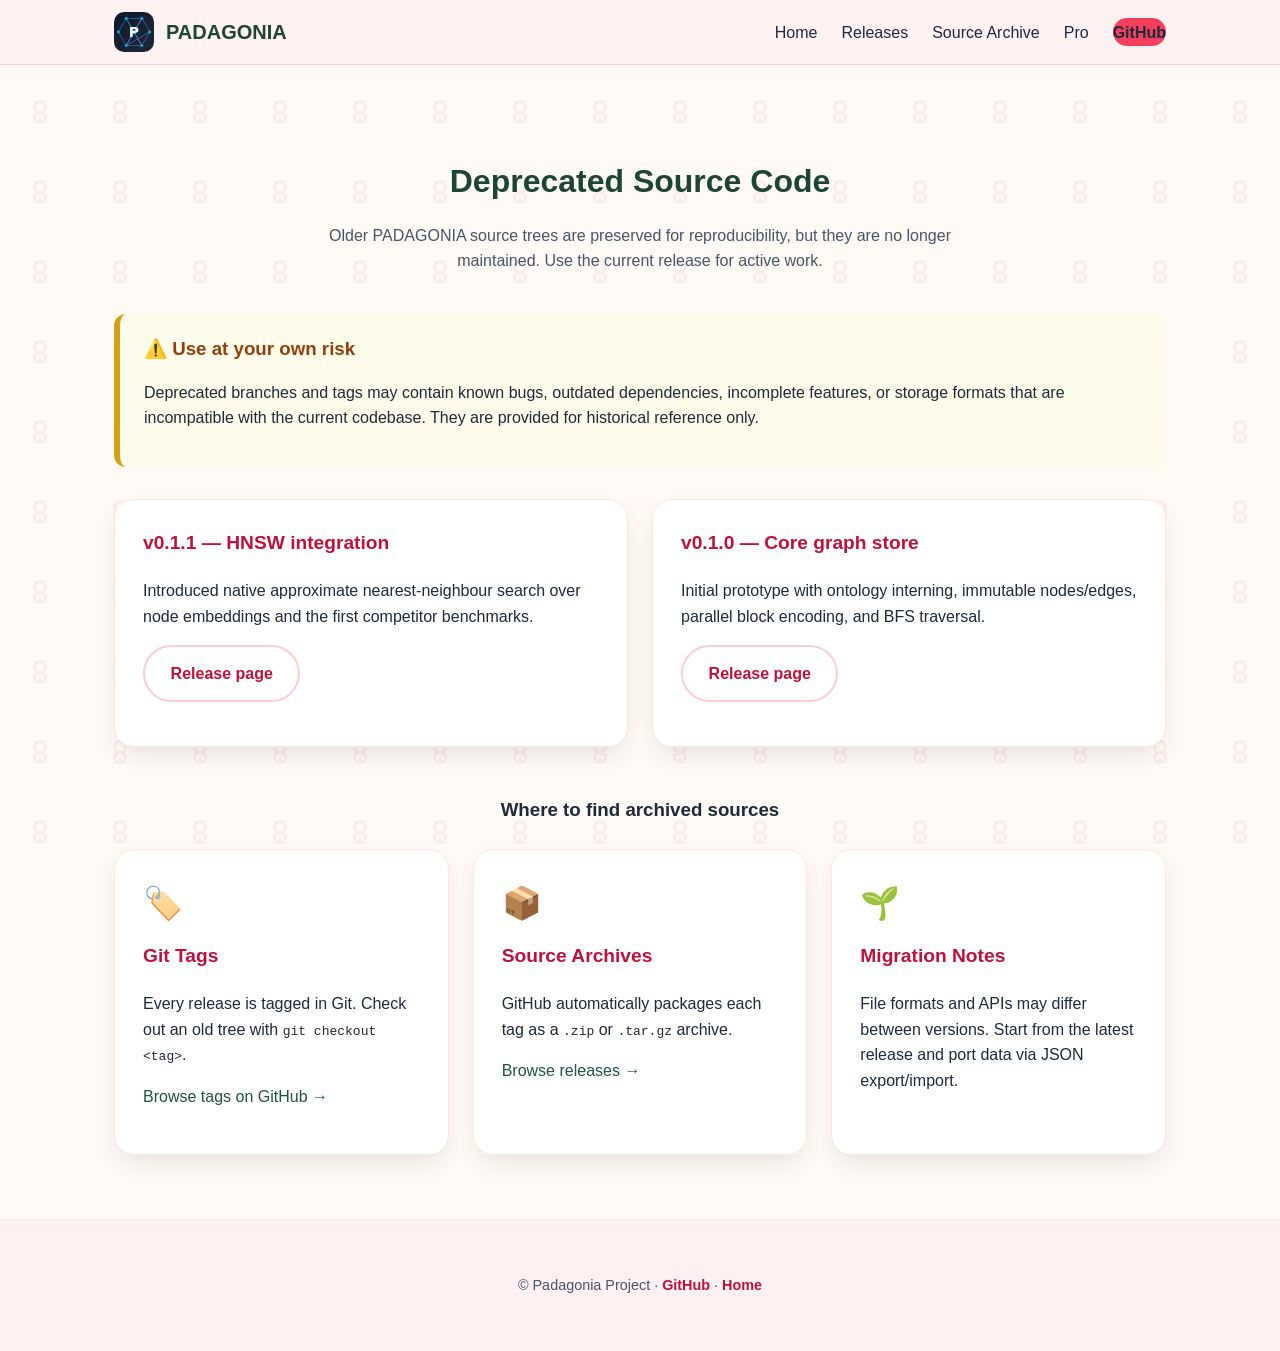
==== docs/deprecated.html @ 97cb365e "feat: add floral website with releases, deprecated source archive, and Pro SaaS pages" ====
<!DOCTYPE html>
<html lang="en">
<head>
  <meta charset="UTF-8" />
  <meta name="viewport" content="width=device-width, initial-scale=1.0" />
  <title>Source Archive — PADAGONIA</title>
  <meta name="description" content="Archived and deprecated PADAGONIA source distributions." />
  <link rel="stylesheet" href="css/style.css" />
  <link rel="icon" href="assets/logo.svg" type="image/svg+xml" />
</head>
<body>
  <nav>
    <div class="nav-inner">
      <a class="brand" href="index.html">
        <img src="assets/logo.svg" alt="PADAGONIA logo" />
        PADAGONIA
      </a>
      <ul class="nav-links">
        <li><a href="index.html">Home</a></li>
        <li><a href="releases.html">Releases</a></li>
        <li><a href="deprecated.html">Source Archive</a></li>
        <li><a href="pro.html">Pro</a></li>
        <li><a class="nav-cta" href="https://github.com/elci-group/padagonia">GitHub</a></li>
      </ul>
    </div>
  </nav>

  <section>
    <h2>Deprecated Source Code</h2>
    <p class="section-lead">
      Older PADAGONIA source trees are preserved for reproducibility, but they are no longer maintained. Use the current release for active work.
    </p>

    <div class="deprecation-banner">
      <h3>⚠️ Use at your own risk</h3>
      <p>
        Deprecated branches and tags may contain known bugs, outdated dependencies, incomplete features, or storage formats that are incompatible with the current codebase. They are provided for historical reference only.
      </p>
    </div>

    <div class="card-grid">
      <article class="card">
        <h3>v0.1.1 — HNSW integration</h3>
        <p>Introduced native approximate nearest-neighbour search over node embeddings and the first competitor benchmarks.</p>
        <p><a class="btn btn-secondary" href="https://github.com/elci-group/padagonia/releases/tag/v0.1.1">Release page</a></p>
      </article>
      <article class="card">
        <h3>v0.1.0 — Core graph store</h3>
        <p>Initial prototype with ontology interning, immutable nodes/edges, parallel block encoding, and BFS traversal.</p>
        <p><a class="btn btn-secondary" href="https://github.com/elci-group/padagonia/releases/tag/v0.1.0">Release page</a></p>
      </article>
    </div>

    <h3 class="text-center" style="margin-top: 3rem;">Where to find archived sources</h3>
    <div class="card-grid" style="margin-top: 1.5rem;">
      <article class="card">
        <div class="card-icon">🏷️</div>
        <h3>Git Tags</h3>
        <p>Every release is tagged in Git. Check out an old tree with <code>git checkout &lt;tag&gt;</code>.</p>
        <p><a href="https://github.com/elci-group/padagonia/tags">Browse tags on GitHub →</a></p>
      </article>
      <article class="card">
        <div class="card-icon">📦</div>
        <h3>Source Archives</h3>
        <p>GitHub automatically packages each tag as a <code>.zip</code> or <code>.tar.gz</code> archive.</p>
        <p><a href="https://github.com/elci-group/padagonia/releases">Browse releases →</a></p>
      </article>
      <article class="card">
        <div class="card-icon">🌱</div>
        <h3>Migration Notes</h3>
        <p>File formats and APIs may differ between versions. Start from the latest release and port data via JSON export/import.</p>
      </article>
    </div>
  </section>

  <footer>
    <p>
      © Padagonia Project ·
      <a href="https://github.com/elci-group/padagonia">GitHub</a> ·
      <a href="index.html">Home</a>
    </p>
  </footer>
</body>
</html>
---- docs/css/style.css ----
/* PADAGONIA website — floral theme */

:root {
  --rose-50: #fff1f2;
  --rose-100: #ffe4e6;
  --rose-200: #fecdd3;
  --rose-300: #fda4af;
  --rose-500: #f43f5e;
  --rose-700: #be123c;
  --green-700: #276749;
  --green-800: #22543d;
  --green-900: #1c4532;
  --cream: #fffaf5;
  --gold: #d4a017;
  --slate-800: #1e293b;
  --slate-600: #475569;
  --shadow: 0 10px 25px -5px rgba(30, 41, 59, 0.12);
}

* {
  box-sizing: border-box;
}

html {
  scroll-behavior: smooth;
}

body {
  margin: 0;
  font-family: "Segoe UI", Roboto, Helvetica, Arial, sans-serif;
  background-color: var(--cream);
  color: var(--slate-800);
  line-height: 1.6;
}

/* Subtle floral wallpaper */
body::before {
  content: "";
  position: fixed;
  inset: 0;
  z-index: -1;
  opacity: 0.06;
  background-image: url("data:image/svg+xml,%3Csvg xmlns='http://www.w3.org/2000/svg' width='80' height='80' viewBox='0 0 80 80'%3E%3Cpath d='M40 20c-4 0-7 3-7 7 0 2 1 4 3 5-2 1-3 3-3 5 0 4 3 7 7 7s7-3 7-7c0-2-1-4-3-5 2-1 3-3 3-5 0-4-3-7-7-7zm0 3c2.2 0 4 1.8 4 4s-1.8 4-4 4-4-1.8-4-4 1.8-4 4-4zm0 11c2.2 0 4 1.8 4 4s-1.8 4-4 4-4-1.8-4-4 1.8-4 4-4z' fill='%23be123c'/%3E%3Ccircle cx='40' cy='40' r='2' fill='%23276549'/%3E%3C/svg%3E");
  pointer-events: none;
}

a {
  color: var(--green-800);
  text-decoration: none;
}

a:hover {
  text-decoration: underline;
}

/* Navigation */
nav {
  position: sticky;
  top: 0;
  background: rgba(255, 241, 242, 0.92);
  backdrop-filter: blur(8px);
  border-bottom: 1px solid var(--rose-200);
  z-index: 100;
}

.nav-inner {
  max-width: 1100px;
  margin: 0 auto;
  padding: 0.75rem 1.5rem;
  display: flex;
  align-items: center;
  justify-content: space-between;
  gap: 1rem;
}

.brand {
  display: flex;
  align-items: center;
  gap: 0.75rem;
  font-weight: 700;
  font-size: 1.25rem;
  color: var(--green-900);
}

.brand img {
  width: 40px;
  height: 40px;
  border-radius: 10px;
}

.nav-links {
  display: flex;
  gap: 1.5rem;
  list-style: none;
  margin: 0;
  padding: 0;
  font-weight: 500;
}

.nav-links a {
  color: var(--slate-800);
  padding: 0.35rem 0;
}

.nav-links a:hover {
  color: var(--rose-700);
}

.nav-cta {
  background: var(--rose-500);
  color: #fff;
  padding: 0.45rem 1rem;
  border-radius: 999px;
  font-weight: 600;
}

.nav-cta:hover {
  background: var(--rose-700);
  text-decoration: none;
}

/* Hero */
.hero {
  text-align: center;
  padding: 5rem 1.5rem 4rem;
  background: linear-gradient(180deg, var(--rose-50) 0%, var(--cream) 100%);
  border-bottom: 1px solid var(--rose-100);
}

.hero img {
  width: 140px;
  height: 140px;
  margin-bottom: 1.5rem;
  filter: drop-shadow(0 8px 16px rgba(30, 41, 59, 0.12));
}

.hero h1 {
  font-size: clamp(2.2rem, 6vw, 3.5rem);
  margin: 0 0 0.5rem;
  color: var(--green-900);
  letter-spacing: -0.02em;
}

.hero .tagline {
  font-size: 1.15rem;
  color: var(--slate-600);
  max-width: 680px;
  margin: 0 auto 2rem;
}

.acronym {
  font-size: 0.95rem;
  color: var(--rose-700);
  font-weight: 600;
  margin-bottom: 2rem;
}

.btn-row {
  display: flex;
  flex-wrap: wrap;
  justify-content: center;
  gap: 1rem;
}

.btn {
  display: inline-flex;
  align-items: center;
  gap: 0.5rem;
  padding: 0.85rem 1.6rem;
  border-radius: 999px;
  font-weight: 600;
  transition: transform 0.15s ease, box-shadow 0.15s ease;
}

.btn:hover {
  transform: translateY(-2px);
  text-decoration: none;
}

.btn-primary {
  background: var(--green-700);
  color: #fff;
  box-shadow: var(--shadow);
}

.btn-primary:hover {
  background: var(--green-800);
}

.btn-secondary {
  background: #fff;
  color: var(--rose-700);
  border: 2px solid var(--rose-200);
}

.btn-secondary:hover {
  border-color: var(--rose-300);
}

/* Sections */
section {
  max-width: 1100px;
  margin: 0 auto;
  padding: 4rem 1.5rem;
}

section h2 {
  font-size: 2rem;
  color: var(--green-900);
  margin-bottom: 1rem;
  text-align: center;
}

.section-lead {
  text-align: center;
  color: var(--slate-600);
  max-width: 700px;
  margin: 0 auto 2.5rem;
}

/* Cards */
.card-grid {
  display: grid;
  grid-template-columns: repeat(auto-fit, minmax(260px, 1fr));
  gap: 1.5rem;
}

.card {
  background: #fff;
  border-radius: 20px;
  padding: 1.75rem;
  border: 1px solid var(--rose-100);
  box-shadow: var(--shadow);
  transition: transform 0.15s ease;
}

.card:hover {
  transform: translateY(-4px);
}

.card h3 {
  margin-top: 0;
  color: var(--rose-700);
  font-size: 1.2rem;
}

.card-icon {
  font-size: 2rem;
  margin-bottom: 0.75rem;
}

/* Release list */
.release-list {
  display: grid;
  gap: 1rem;
}

.release-item {
  background: #fff;
  border: 1px solid var(--rose-100);
  border-radius: 16px;
  padding: 1.25rem 1.5rem;
  box-shadow: var(--shadow);
  display: flex;
  flex-wrap: wrap;
  align-items: center;
  justify-content: space-between;
  gap: 1rem;
}

.release-item.latest {
  border: 2px solid var(--rose-300);
  background: linear-gradient(135deg, #fff 0%, var(--rose-50) 100%);
}

.release-meta {
  color: var(--slate-600);
  font-size: 0.9rem;
}

.release-badge {
  display: inline-block;
  background: var(--rose-500);
  color: #fff;
  font-size: 0.7rem;
  font-weight: 700;
  text-transform: uppercase;
  padding: 0.2rem 0.6rem;
  border-radius: 999px;
  margin-left: 0.5rem;
}

/* Deprecated notice */
.deprecation-banner {
  background: #fffbeb;
  border-left: 6px solid var(--gold);
  padding: 1.25rem 1.5rem;
  border-radius: 12px;
  margin-bottom: 2rem;
}

.deprecation-banner h3 {
  margin: 0 0 0.5rem;
  color: #92400e;
}

/* Pricing */
.pricing-grid {
  display: grid;
  grid-template-columns: repeat(auto-fit, minmax(260px, 1fr));
  gap: 1.5rem;
  align-items: start;
}

.price-card {
  background: #fff;
  border-radius: 24px;
  padding: 2rem;
  border: 1px solid var(--rose-100);
  box-shadow: var(--shadow);
  text-align: center;
}

.price-card.featured {
  border: 2px solid var(--rose-300);
  background: linear-gradient(180deg, #fff 0%, var(--rose-50) 100%);
  transform: scale(1.02);
}

.price-card h3 {
  margin-top: 0;
  color: var(--green-900);
  font-size: 1.4rem;
}

.price {
  font-size: 2.5rem;
  font-weight: 800;
  color: var(--rose-700);
  margin: 0.75rem 0;
}

.price span {
  font-size: 1rem;
  font-weight: 500;
  color: var(--slate-600);
}

.price-card ul {
  text-align: left;
  padding-left: 1.25rem;
  margin: 1.5rem 0;
  color: var(--slate-600);
}

.price-card li {
  margin-bottom: 0.5rem;
}

/* Forms */
form {
  background: #fff;
  border-radius: 20px;
  padding: 2rem;
  border: 1px solid var(--rose-100);
  box-shadow: var(--shadow);
  max-width: 520px;
  margin: 0 auto;
}

label {
  display: block;
  margin-bottom: 0.35rem;
  font-weight: 600;
  color: var(--green-900);
}

input,
textarea,
select {
  width: 100%;
  padding: 0.75rem 1rem;
  margin-bottom: 1rem;
  border: 1px solid var(--rose-200);
  border-radius: 12px;
  font: inherit;
  background: #fff;
}

input:focus,
textarea:focus,
select:focus {
  outline: none;
  border-color: var(--rose-500);
  box-shadow: 0 0 0 3px rgba(244, 63, 94, 0.12);
}

/* Footer */
footer {
  text-align: center;
  padding: 2.5rem 1.5rem;
  background: var(--rose-50);
  border-top: 1px solid var(--rose-100);
  color: var(--slate-600);
  font-size: 0.9rem;
}

footer a {
  color: var(--rose-700);
  font-weight: 600;
}

/* Utility */
.text-center {
  text-align: center;
}

.status {
  padding: 1rem;
  border-radius: 12px;
  background: #fff;
  border: 1px solid var(--rose-100);
  text-align: center;
  color: var(--slate-600);
}

@media (max-width: 640px) {
  .nav-links {
    gap: 0.9rem;
    font-size: 0.9rem;
  }

  .hero {
    padding: 3.5rem 1rem 3rem;
  }

  section {
    padding: 2.5rem 1rem;
  }
}
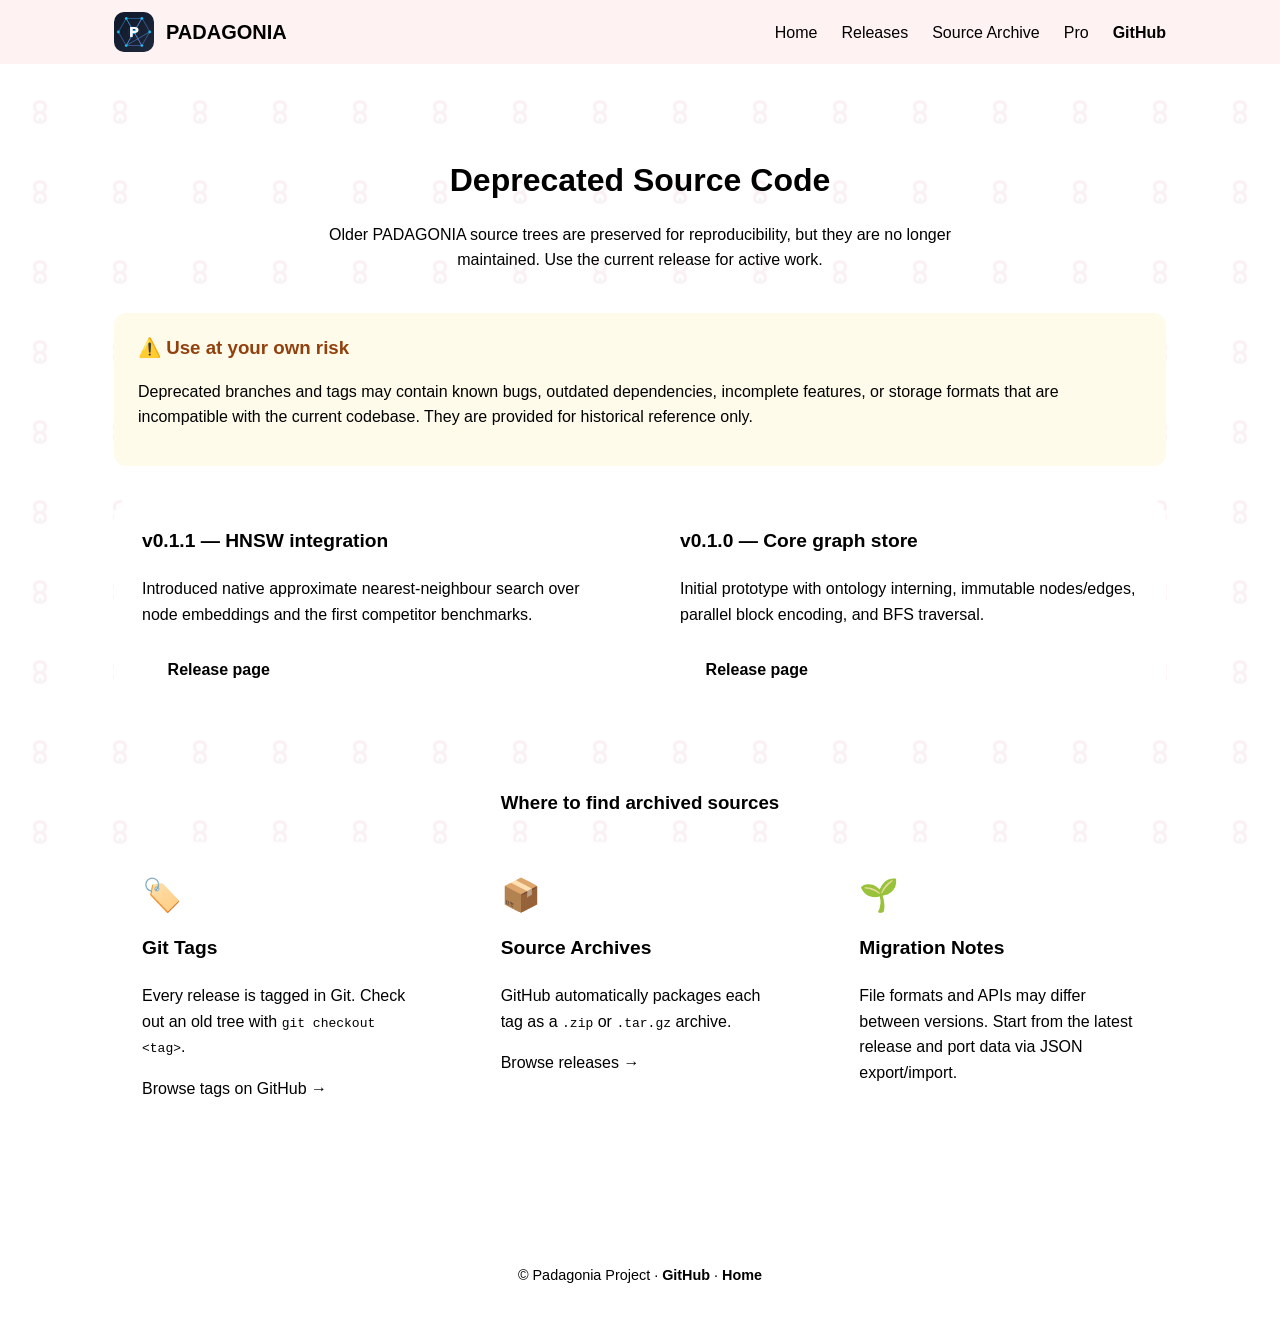
==== commit 24bc889c: "kaptaind: Patch -> v0.1.66 [api-stable; paths=860; api_touches=1401; deps=0; runtime=2; score=0.533;" ====
--- a/docs/deprecated.html
+++ b/docs/deprecated.html
@@ -1,3 +1,5 @@
+<!-- Copyright (c) 2026 ViCo Agent -->
+<!-- SPDX-License-Identifier: MIT -->
 <!DOCTYPE html>
 <html lang="en">
 <head>
--- a/docs/css/style.css
+++ b/docs/css/style.css
@@ -1,3 +1,5 @@
+// Copyright (c) 2026 ViCo Agent
+// SPDX-License-Identifier: MIT
 /* PADAGONIA website — floral theme */
 
 :root {
